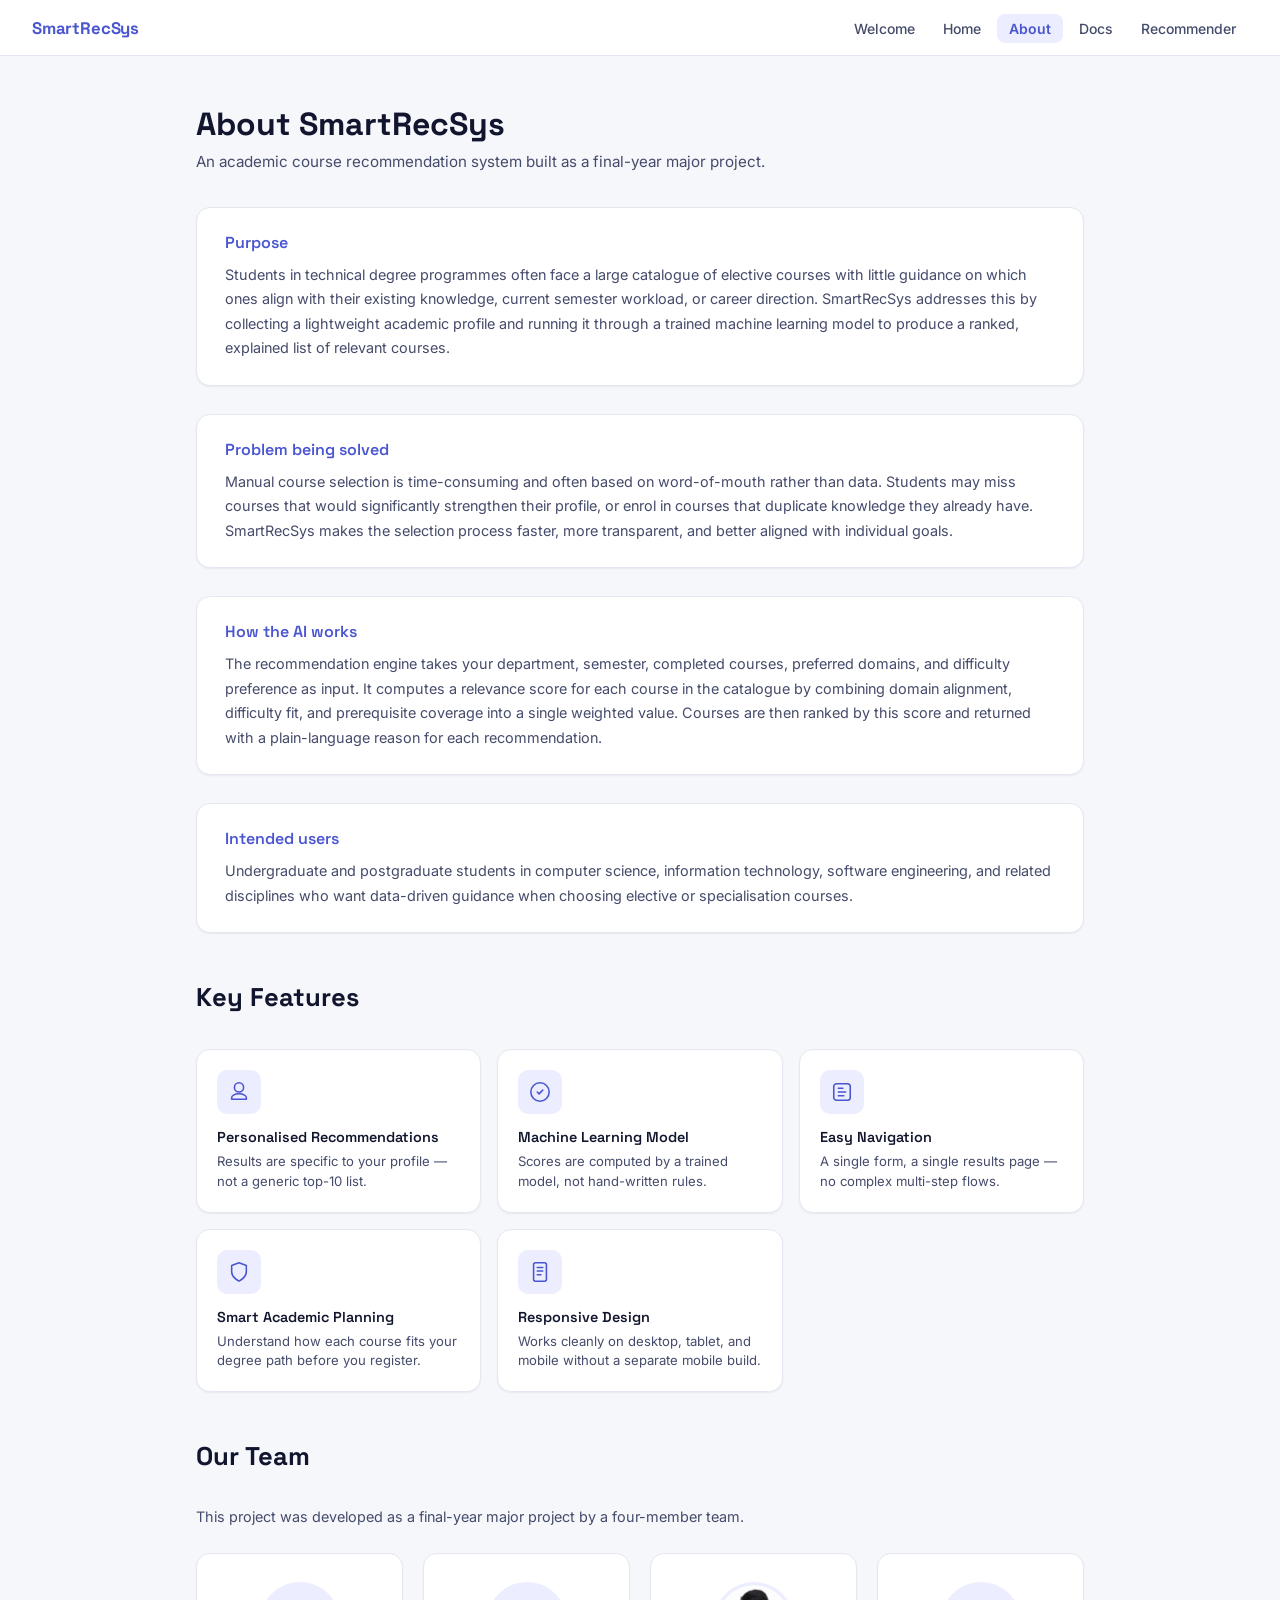
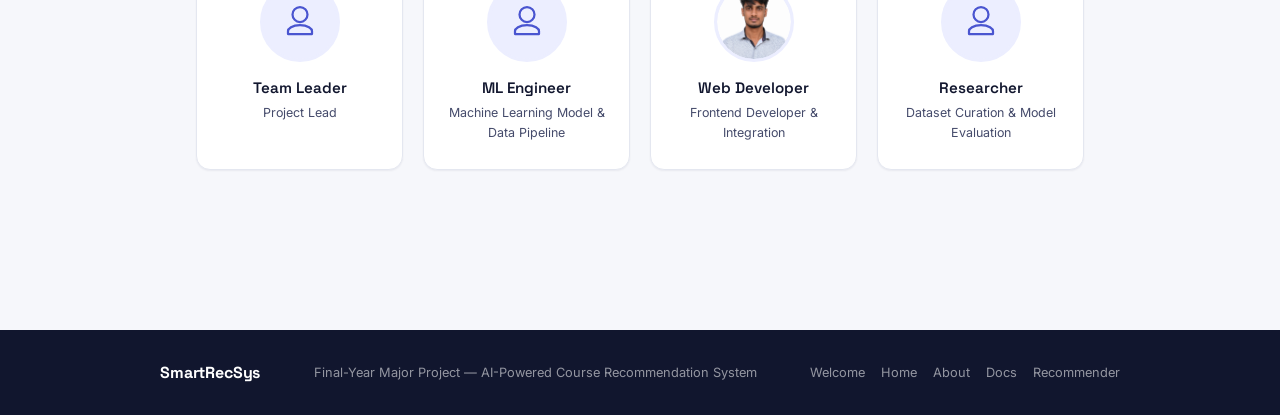
==== about.html @ 84e31f17 "Add files via upload default frontend without the ML model" ====
<!DOCTYPE html>
<html lang="en">
<head>
  <meta charset="UTF-8" />
  <meta name="viewport" content="width=device-width, initial-scale=1.0" />
  <title>SmartRecSys — About</title>
  <link rel="preconnect" href="https://fonts.googleapis.com" />
  <link rel="preconnect" href="https://fonts.gstatic.com" crossorigin />
  <link href="https://fonts.googleapis.com/css2?family=Inter:wght@400;500;600&family=JetBrains+Mono:wght@500&family=Space+Grotesk:wght@600;700&display=swap" rel="stylesheet" />
  <link rel="stylesheet" href="style.css" />
</head>
<body>

  <nav class="topnav">
    <a href="welcome.html" class="nav-logo">SmartRecSys</a>
    <ul class="nav-links">
      <li><a href="welcome.html"   class="nav-link" data-page="welcome">Welcome</a></li>
      <li><a href="home.html"      class="nav-link" data-page="home">Home</a></li>
      <li><a href="about.html"     class="nav-link" data-page="about">About</a></li>
      <li><a href="docs.html"      class="nav-link" data-page="docs">Docs</a></li>
      <li><a href="dashboard.html" class="nav-link" data-page="dashboard">Recommender</a></li>
    </ul>
  </nav>

  <div class="container">

    <!-- ── About the platform ── -->
    <section class="about-section">
      <div class="about-header">
        <h1>About SmartRecSys</h1>
        <p class="subtitle">An academic course recommendation system built as a final-year major project.</p>
      </div>

      <div class="about-body">
        <div class="about-block">
          <h2>Purpose</h2>
          <p>
            Students in technical degree programmes often face a large catalogue of elective courses
            with little guidance on which ones align with their existing knowledge, current semester
            workload, or career direction. SmartRecSys addresses this by collecting a lightweight
            academic profile and running it through a trained machine learning model to produce a
            ranked, explained list of relevant courses.
          </p>
        </div>

        <div class="about-block">
          <h2>Problem being solved</h2>
          <p>
            Manual course selection is time-consuming and often based on word-of-mouth rather than
            data. Students may miss courses that would significantly strengthen their profile, or
            enrol in courses that duplicate knowledge they already have. SmartRecSys makes the
            selection process faster, more transparent, and better aligned with individual goals.
          </p>
        </div>

        <div class="about-block">
          <h2>How the AI works</h2>
          <p>
            The recommendation engine takes your department, semester, completed courses, preferred
            domains, and difficulty preference as input. It computes a relevance score for each
            course in the catalogue by combining domain alignment, difficulty fit, and prerequisite
            coverage into a single weighted value. Courses are then ranked by this score and
            returned with a plain-language reason for each recommendation.
          </p>
        </div>

        <div class="about-block">
          <h2>Intended users</h2>
          <p>
            Undergraduate and postgraduate students in computer science, information technology,
            software engineering, and related disciplines who want data-driven guidance when
            choosing elective or specialisation courses.
          </p>
        </div>
      </div>
    </section>

    <!-- ── Key features ── -->
    <section class="about-features-section">
      <h2 class="section-title">Key Features</h2>
      <div class="about-feat-grid">

        <div class="about-feat-card">
          <div class="feat-icon">
            <svg width="22" height="22" viewBox="0 0 24 24" fill="none" aria-hidden="true">
              <path d="M12 2a5 5 0 1 1 0 10A5 5 0 0 1 12 2zm0 12c-5.33 0-8 2.67-8 4v2h16v-2c0-1.33-2.67-4-8-4z" stroke="var(--indigo)" stroke-width="1.7" stroke-linejoin="round"/>
            </svg>
          </div>
          <h3>Personalised Recommendations</h3>
          <p>Results are specific to your profile — not a generic top-10 list.</p>
        </div>

        <div class="about-feat-card">
          <div class="feat-icon">
            <svg width="22" height="22" viewBox="0 0 24 24" fill="none" aria-hidden="true">
              <circle cx="12" cy="12" r="10" stroke="var(--indigo)" stroke-width="1.7"/>
              <path d="M9 12l2 2 4-4" stroke="var(--indigo)" stroke-width="1.7" stroke-linecap="round" stroke-linejoin="round"/>
            </svg>
          </div>
          <h3>Machine Learning Model</h3>
          <p>Scores are computed by a trained model, not hand-written rules.</p>
        </div>

        <div class="about-feat-card">
          <div class="feat-icon">
            <svg width="22" height="22" viewBox="0 0 24 24" fill="none" aria-hidden="true">
              <rect x="3" y="3" width="18" height="18" rx="3" stroke="var(--indigo)" stroke-width="1.7"/>
              <path d="M8 12h8M8 8h5M8 16h6" stroke="var(--indigo)" stroke-width="1.7" stroke-linecap="round"/>
            </svg>
          </div>
          <h3>Easy Navigation</h3>
          <p>A single form, a single results page — no complex multi-step flows.</p>
        </div>

        <div class="about-feat-card">
          <div class="feat-icon">
            <svg width="22" height="22" viewBox="0 0 24 24" fill="none" aria-hidden="true">
              <path d="M12 22s8-4 8-10V5l-8-3-8 3v7c0 6 8 10 8 10z" stroke="var(--indigo)" stroke-width="1.7" stroke-linejoin="round"/>
            </svg>
          </div>
          <h3>Smart Academic Planning</h3>
          <p>Understand how each course fits your degree path before you register.</p>
        </div>

        <div class="about-feat-card">
          <div class="feat-icon">
            <svg width="22" height="22" viewBox="0 0 24 24" fill="none" aria-hidden="true">
              <rect x="5" y="2" width="14" height="20" rx="2" stroke="var(--indigo)" stroke-width="1.7"/>
              <path d="M9 7h6M9 11h6M9 15h4" stroke="var(--indigo)" stroke-width="1.7" stroke-linecap="round"/>
            </svg>
          </div>
          <h3>Responsive Design</h3>
          <p>Works cleanly on desktop, tablet, and mobile without a separate mobile build.</p>
        </div>

      </div>
    </section>

    <!-- ── Team ── -->
    <section class="team-section">
      <h2 class="section-title">Our Team</h2>
      <p class="team-intro">This project was developed as a final-year major project by a four-member team.</p>
      <div class="team-grid">

        <div class="team-card">
          <!-- To update: replace assets/team/member1.png with the actual photo -->
          <div class="team-avatar">
            <img src="assets/team/member1.png" alt="Team Leader"
                 onerror="this.style.display='none';this.nextElementSibling.style.display='flex'" />
            <span class="avatar-fallback" aria-hidden="true">
              <svg width="36" height="36" viewBox="0 0 24 24" fill="none"><path d="M12 2a5 5 0 1 1 0 10A5 5 0 0 1 12 2zm0 12c-5.33 0-8 2.67-8 4v2h16v-2c0-1.33-2.67-4-8-4z" stroke="var(--indigo)" stroke-width="1.5" stroke-linejoin="round"/></svg>
            </span>
          </div>
          <h3>Team Leader</h3>
          <span class="team-role">Project Lead </span>
        </div>

        <div class="team-card">
          <!-- To update: replace assets/team/member2.png with the actual photo -->
          <div class="team-avatar">
            <img src="assets/team/member2.png" alt="ML Engineer"
                 onerror="this.style.display='none';this.nextElementSibling.style.display='flex'" />
            <span class="avatar-fallback" aria-hidden="true">
              <svg width="36" height="36" viewBox="0 0 24 24" fill="none"><path d="M12 2a5 5 0 1 1 0 10A5 5 0 0 1 12 2zm0 12c-5.33 0-8 2.67-8 4v2h16v-2c0-1.33-2.67-4-8-4z" stroke="var(--indigo)" stroke-width="1.5" stroke-linejoin="round"/></svg>
            </span>
          </div>
          <h3>ML Engineer</h3>
          <span class="team-role">Machine Learning Model &amp; Data Pipeline</span>
        </div>

        <div class="team-card">
          <!-- To update: replace assets/team/member3.png with the actual photo -->
          <div class="team-avatar">
            <img src="assets/team/member3.png" alt="Web Developer"
                 onerror="this.style.display='none';this.nextElementSibling.style.display='flex'" />
            <span class="avatar-fallback" aria-hidden="true">
              <svg width="36" height="36" viewBox="0 0 24 24" fill="none"><path d="M12 2a5 5 0 1 1 0 10A5 5 0 0 1 12 2zm0 12c-5.33 0-8 2.67-8 4v2h16v-2c0-1.33-2.67-4-8-4z" stroke="var(--indigo)" stroke-width="1.5" stroke-linejoin="round"/></svg>
            </span>
          </div>
          <h3>Web Developer</h3>
          <span class="team-role">Frontend Developer &amp; Integration</span>
        </div>

        <div class="team-card">
          <!-- To update: replace assets/team/member4.png with the actual photo -->
          <div class="team-avatar">
            <img src="assets/team/member4.png" alt="Researcher"
                 onerror="this.style.display='none';this.nextElementSibling.style.display='flex'" />
            <span class="avatar-fallback" aria-hidden="true">
              <svg width="36" height="36" viewBox="0 0 24 24" fill="none"><path d="M12 2a5 5 0 1 1 0 10A5 5 0 0 1 12 2zm0 12c-5.33 0-8 2.67-8 4v2h16v-2c0-1.33-2.67-4-8-4z" stroke="var(--indigo)" stroke-width="1.5" stroke-linejoin="round"/></svg>
            </span>
          </div>
          <h3>Researcher</h3>
          <span class="team-role">Dataset Curation &amp; Model Evaluation</span>
        </div>

      </div>
    </section>

  </div>

  <footer class="site-footer">
    <div class="footer-inner">
      <span class="footer-logo">SmartRecSys</span>
      <span class="footer-copy">Final-Year Major Project &mdash; AI-Powered Course Recommendation System</span>
      <nav class="footer-nav" aria-label="Footer navigation">
        <a href="welcome.html">Welcome</a>
        <a href="home.html">Home</a>
        <a href="about.html">About</a>
        <a href="docs.html">Docs</a>
        <a href="dashboard.html">Recommender</a>
      </nav>
    </div>
  </footer>

  <script src="nav.js"></script>
</body>
</html>
---- style.css ----
/* ── Design tokens ─────────────────────────────────────────────────────────── */
:root {
  --bg:           #F6F7FB;
  --surface:      #FFFFFF;
  --ink:          #11162E;
  --ink-2:        #454B6B;
  --indigo:       #4A55D0;
  --indigo-hover: #363F9E;
  --indigo-soft:  #ECEEFF;
  --border:       #E4E7F0;
  --shadow-card:  0 1px 2px rgba(17,22,46,0.06);
  --shadow-hover: 0 6px 20px rgba(17,22,46,0.12);

  /* difficulty */
  --teal:         #14B8A6;
  --teal-soft:    #E3FAF7;
  --amber:        #F5A623;
  --amber-soft:   #FFF4E0;
  --coral:        #EF5B5B;
  --coral-soft:   #FDE9E9;

  /* typography */
  --font-head: 'Space Grotesk', sans-serif;
  --font-body: 'Inter', sans-serif;
  --font-mono: 'JetBrains Mono', monospace;
}

/* ── Reset ─────────────────────────────────────────────────────────────────── */
*, *::before, *::after { box-sizing: border-box; margin: 0; padding: 0; }

body {
  font-family: var(--font-body);
  background: var(--bg);
  color: var(--ink);
  /* Sticky-footer layout: column flex so footer is pushed to bottom */
  min-height: 100vh;
  display: flex;
  flex-direction: column;
  align-items: stretch;
  padding: 0;
  padding-top: 56px; /* nav height */
}

/* Main content wrapper — grows to fill space above footer */
.container {
  width: 100%;
  max-width: 920px;
  margin: 0 auto;
  padding: 48px 16px;
  flex: 1; /* pushes footer to bottom */
}

/* ── Typography ────────────────────────────────────────────────────────────── */
h1, h2 { font-family: var(--font-head); }
h1 { font-size: 2rem; font-weight: 700; margin-bottom: 8px; color: var(--ink); }
h2 { font-size: 1.15rem; font-weight: 600; color: var(--ink); }
.subtitle { font-size: 0.95rem; color: var(--ink-2); margin-bottom: 36px; }

/* ── Login form ────────────────────────────────────────────────────────────── */
form {
  display: flex;
  flex-direction: column;
  gap: 14px;
  max-width: 400px;
}

form label {
  font-size: 0.875rem;
  font-weight: 600;
  color: var(--ink-2);
}

input[type="text"] {
  font-family: var(--font-body);
  padding: 11px 14px;
  border: 1px solid var(--border);
  border-radius: 10px;
  font-size: 1rem;
  background: var(--surface);
  color: var(--ink);
  width: 100%;
  transition: border-color 0.15s, box-shadow 0.15s;
}
input[type="text"]:focus {
  outline: none;
  border-color: var(--indigo);
  box-shadow: 0 0 0 3px rgba(74,85,208,0.18);
}

/* ── Buttons ───────────────────────────────────────────────────────────────── */
button {
  font-family: var(--font-body);
  padding: 11px 26px;
  background: var(--indigo);
  color: #fff;
  border: none;
  border-radius: 10px;
  font-size: 0.95rem;
  font-weight: 600;
  cursor: pointer;
  align-self: flex-start;
  transition: background 0.18s, transform 0.1s, box-shadow 0.18s;
}
button:hover  { background: var(--indigo-hover); }
button:active { transform: scale(0.98); }
button:focus-visible {
  outline: none;
  box-shadow: 0 0 0 3px rgba(74,85,208,0.35);
}

/* ── Dashboard header ──────────────────────────────────────────────────────── */
.header-row {
  display: flex;
  align-items: center;
  justify-content: space-between;
  margin-bottom: 28px;
}
.logout {
  font-size: 0.875rem;
  font-weight: 500;
  color: var(--indigo);
  text-decoration: none;
  padding: 6px 14px;
  border: 1px solid var(--border);
  border-radius: 8px;
  transition: background 0.15s;
}
.logout:hover { background: var(--indigo-soft); }
.logout:focus-visible {
  outline: none;
  box-shadow: 0 0 0 3px rgba(74,85,208,0.25);
}

/* ── Preferences panel ─────────────────────────────────────────────────────── */
.preferences {
  background: var(--surface);
  border: 1px solid var(--border);
  border-radius: 14px;
  padding: 26px;
  margin-bottom: 32px;
  box-shadow: var(--shadow-card);
}
.preferences h2 { margin-bottom: 22px; }

.pref-group {
  margin-bottom: 22px;
  display: flex;
  flex-direction: column;
  gap: 10px;
}
.pref-group > label {
  font-size: 0.8rem;
  font-weight: 600;
  text-transform: uppercase;
  letter-spacing: 0.06em;
  color: var(--ink-2);
}

/* ── Chip toggles ──────────────────────────────────────────────────────────── */
.checkboxes { display: flex; flex-wrap: wrap; gap: 8px; }

.chip { cursor: pointer; }
.chip input[type="checkbox"] {
  position: absolute;
  opacity: 0;
  width: 0;
  height: 0;
  pointer-events: none;
}
.chip span {
  display: inline-block;
  padding: 6px 14px;
  border-radius: 999px;
  font-size: 0.85rem;
  font-weight: 500;
  border: 1.5px solid var(--border);
  color: var(--ink-2);
  background: var(--surface);
  transition: background 0.15s, border-color 0.15s, color 0.15s;
  user-select: none;
}
.chip:hover span {
  border-color: var(--indigo);
  color: var(--indigo);
  background: var(--indigo-soft);
}
.chip input:checked + span {
  background: var(--indigo);
  border-color: var(--indigo);
  color: #fff;
}
.chip input:focus-visible + span {
  box-shadow: 0 0 0 3px rgba(74,85,208,0.3);
}

/* ── Select dropdowns ──────────────────────────────────────────────────────── */
select {
  font-family: var(--font-body);
  padding: 10px 14px;
  border: 1px solid var(--border);
  border-radius: 10px;
  font-size: 0.9rem;
  background: var(--surface);
  color: var(--ink);
  cursor: pointer;
  transition: border-color 0.15s, box-shadow 0.15s;
}
select:focus {
  outline: none;
  border-color: var(--indigo);
  box-shadow: 0 0 0 3px rgba(74,85,208,0.18);
}

#recommendBtn { margin-top: 6px; }

.error {
  font-size: 0.85rem;
  color: var(--coral);
  margin-top: 8px;
}

/* ── Results section ───────────────────────────────────────────────────────── */
#resultsSection h2 { margin-bottom: 16px; }

.filter-row {
  display: flex;
  gap: 12px;
  margin-bottom: 22px;
  flex-wrap: wrap;
}
.filter-row select { max-width: 200px; }

#results {
  display: grid;
  grid-template-columns: repeat(auto-fill, minmax(268px, 1fr));
  gap: 18px;
}

/* ── Course card ───────────────────────────────────────────────────────────── */
.card {
  background: var(--surface);
  border: 1px solid var(--border);
  border-radius: 14px;
  padding: 22px;
  box-shadow: var(--shadow-card);
  display: flex;
  flex-direction: column;
  gap: 14px;
  transition: transform 0.18s, box-shadow 0.18s;
  animation: cardIn 0.35s ease both;
}
.card:hover {
  transform: translateY(-3px);
  box-shadow: var(--shadow-hover);
}

@keyframes cardIn {
  from { opacity: 0; transform: translateY(12px); }
  to   { opacity: 1; transform: translateY(0); }
}

.card-title {
  font-family: var(--font-head);
  font-size: 1rem;
  font-weight: 600;
  color: var(--ink);
  line-height: 1.35;
}

/* ── Tags ──────────────────────────────────────────────────────────────────── */
.tags { display: flex; gap: 7px; flex-wrap: wrap; }

.tag {
  font-size: 0.72rem;
  font-weight: 600;
  padding: 3px 10px;
  border-radius: 999px;
  background: var(--indigo-soft);
  color: var(--indigo);
}
.tag.Beginner     { background: var(--teal-soft);  color: var(--teal);  }
.tag.Intermediate { background: var(--amber-soft); color: var(--amber); }
.tag.Advanced     { background: var(--coral-soft); color: var(--coral); }

/* ── Match ring ────────────────────────────────────────────────────────────── */
.match-ring {
  --pct: 0;
  width: 54px;
  height: 54px;
  border-radius: 50%;
  background: conic-gradient(var(--indigo) calc(var(--pct) * 1%), var(--border) 0);
  display: flex;
  align-items: center;
  justify-content: center;
  flex-shrink: 0;
  animation: ringFill 0.7s ease forwards;
}
.match-ring-inner {
  width: 42px;
  height: 42px;
  border-radius: 50%;
  background: var(--surface);
  display: flex;
  align-items: center;
  justify-content: center;
  font-family: var(--font-mono);
  font-size: 13px;
  font-weight: 500;
  color: var(--ink);
}

@keyframes ringFill {
  from { --pct: 0; }
}

/* card footer: ring left, label right */
.card-footer {
  display: flex;
  align-items: center;
  gap: 12px;
  margin-top: auto;
}
.match-label {
  font-size: 0.78rem;
  color: var(--ink-2);
  line-height: 1.4;
}
.match-label strong {
  display: block;
  font-family: var(--font-mono);
  font-size: 0.85rem;
  color: var(--ink);
}

/* ── Spinner ───────────────────────────────────────────────────────────────── */
.spinner {
  width: 36px;
  height: 36px;
  border: 3px solid var(--border);
  border-top-color: var(--indigo);
  border-radius: 50%;
  animation: spin 0.7s linear infinite;
  margin: 28px auto;
}
@keyframes spin { to { transform: rotate(360deg); } }

/* ── Empty state ───────────────────────────────────────────────────────────── */
.empty {
  font-size: 0.95rem;
  color: var(--ink-2);
  text-align: center;
  padding: 40px 0;
}

/* ── Utility ───────────────────────────────────────────────────────────────── */
.hidden { display: none !important; }

/* ── Responsive ────────────────────────────────────────────────────────────── */
@media (max-width: 600px) {
  h1 { font-size: 1.6rem; }
  .filter-row select { max-width: 100%; flex: 1; }
  .preferences { padding: 18px; }
}

/* ── Reduced motion ────────────────────────────────────────────────────────── */
@media (prefers-reduced-motion: reduce) {
  *, *::before, *::after {
    animation: none !important;
    transition: none !important;
  }
}

/* ── Top navigation ────────────────────────────────────────────────────────── */
.topnav {
  position: fixed;
  top: 0;
  left: 0;
  right: 0;
  height: 56px;
  background: var(--surface);
  border-bottom: 1px solid var(--border);
  display: flex;
  align-items: center;
  justify-content: space-between;
  padding: 0 32px;
  z-index: 100;
}

.nav-logo {
  font-family: var(--font-head);
  font-size: 1.05rem;
  font-weight: 700;
  color: var(--indigo);
  text-decoration: none;
  letter-spacing: -0.01em;
}
.nav-logo:focus-visible {
  outline: none;
  box-shadow: 0 0 0 3px rgba(74,85,208,0.3);
  border-radius: 4px;
}

.nav-links {
  list-style: none;
  display: flex;
  gap: 4px;
}

.nav-link {
  font-size: 0.875rem;
  font-weight: 500;
  color: var(--ink-2);
  text-decoration: none;
  padding: 6px 12px;
  border-radius: 8px;
  transition: background 0.15s, color 0.15s;
}
.nav-link:hover {
  background: var(--indigo-soft);
  color: var(--indigo);
}
.nav-link:focus-visible {
  outline: none;
  box-shadow: 0 0 0 3px rgba(74,85,208,0.3);
}

/* ── Feature strip ─────────────────────────────────────────────────────────── */
.feature-strip {
  display: grid;
  grid-template-columns: repeat(3, 1fr);
  gap: 16px;
  margin-bottom: 28px;
}

.feature-item {
  background: var(--surface);
  border: 1px solid var(--border);
  border-radius: 14px;
  padding: 20px;
  display: flex;
  gap: 14px;
  align-items: flex-start;
  box-shadow: var(--shadow-card);
}

.feature-item svg { flex-shrink: 0; margin-top: 2px; }

.feature-item strong {
  font-family: var(--font-head);
  font-size: 0.9rem;
  font-weight: 600;
  color: var(--ink);
  display: block;
  margin-bottom: 4px;
}

.feature-item p {
  font-size: 0.82rem;
  color: var(--ink-2);
  line-height: 1.5;
}

/* ── Featured row (horizontal scroll) ─────────────────────────────────────── */
.featured-row {
  display: flex;
  gap: 16px;
  overflow-x: auto;
  padding-bottom: 8px;
  margin-bottom: 24px;
  scroll-snap-type: x mandatory;
  -webkit-overflow-scrolling: touch;
}

/* hide scrollbar visually but keep it functional */
.featured-row::-webkit-scrollbar { height: 4px; }
.featured-row::-webkit-scrollbar-track { background: transparent; }
.featured-row::-webkit-scrollbar-thumb { background: var(--border); border-radius: 4px; }

.featured-row .card {
  min-width: 260px;
  flex-shrink: 0;
  scroll-snap-align: start;
  position: relative;
}

.badge-top {
  position: absolute;
  top: 14px;
  right: 14px;
  font-size: 0.68rem;
  font-weight: 700;
  text-transform: uppercase;
  letter-spacing: 0.05em;
  background: var(--indigo);
  color: #fff;
  padding: 3px 9px;
  border-radius: 999px;
}

/* ── Breadcrumb ────────────────────────────────────────────────────────────── */
.breadcrumb {
  font-size: 0.78rem;
  color: var(--ink-2);
  margin-bottom: 10px;
  letter-spacing: 0.01em;
}

/* ── Score callout ─────────────────────────────────────────────────────────── */
.score-callout {
  margin-top: 32px;
  background: var(--indigo-soft);
  border-left: 4px solid var(--indigo);
  border-radius: 10px;
  padding: 20px 24px;
}

.score-callout h3 {
  font-family: var(--font-head);
  font-size: 0.95rem;
  font-weight: 600;
  color: var(--ink);
  margin-bottom: 10px;
}

.score-callout p {
  font-size: 0.875rem;
  color: var(--ink-2);
  line-height: 1.6;
  margin-bottom: 14px;
}

.score-callout ul {
  list-style: none;
  display: flex;
  flex-direction: column;
  gap: 6px;
}

.score-callout li {
  font-size: 0.85rem;
  color: var(--ink-2);
}

.callout-title {
  font-weight: 600;
  color: var(--ink);
}

.callout-score {
  font-family: var(--font-mono);
  font-size: 0.82rem;
  color: var(--indigo);
  background: rgba(74,85,208,0.1);
  padding: 1px 7px;
  border-radius: 4px;
}

/* ── Responsive additions ──────────────────────────────────────────────────── */
@media (max-width: 700px) {
  .topnav { padding: 0 16px; }
  .nav-links { gap: 0; }
  .nav-link { padding: 6px 8px; font-size: 0.8rem; }
  .feature-strip { grid-template-columns: 1fr; }
  .score-callout { padding: 16px; }
}

/* ── Nav active link ───────────────────────────────────────────────────────── */
.nav-link.nav-active {
  background: var(--indigo-soft);
  color: var(--indigo);
  font-weight: 600;
}

/* ── Welcome page ──────────────────────────────────────────────────────────── */
body.page-welcome {
  display: block;
  padding-top: 56px; /* nav only, no extra container padding */
}

/* Hero */
.hero {
  display: flex;
  align-items: center;
  justify-content: space-between;
  gap: 40px;
  max-width: 960px;
  margin: 0 auto;
  padding: 72px 24px 64px;
}
.hero-inner { flex: 1; }
.hero-eyebrow {
  display: inline-block;
  font-size: 0.78rem;
  font-weight: 600;
  text-transform: uppercase;
  letter-spacing: 0.08em;
  color: var(--indigo);
  background: var(--indigo-soft);
  padding: 4px 12px;
  border-radius: 999px;
  margin-bottom: 20px;
}
.hero-title {
  font-family: var(--font-head);
  font-size: 2.8rem;
  font-weight: 700;
  line-height: 1.15;
  color: var(--ink);
  margin-bottom: 20px;
}
.hero-title em { font-style: normal; color: var(--indigo); }
.hero-sub {
  font-size: 1rem;
  color: var(--ink-2);
  line-height: 1.7;
  max-width: 480px;
  margin-bottom: 32px;
}
.btn-hero {
  display: inline-block;
  background: var(--indigo);
  color: #fff;
  font-family: var(--font-body);
  font-size: 1rem;
  font-weight: 600;
  padding: 13px 30px;
  border-radius: 10px;
  text-decoration: none;
  transition: background 0.18s, transform 0.1s;
}
.btn-hero:hover  { background: var(--indigo-hover); }
.btn-hero:active { transform: scale(0.98); }
.btn-hero:focus-visible { outline: none; box-shadow: 0 0 0 3px rgba(74,85,208,0.35); }

/* Decorative rings */
.hero-visual {
  position: relative;
  width: 260px;
  height: 260px;
  flex-shrink: 0;
}
.deco-ring {
  position: absolute;
  border-radius: 50%;
  border: 2px solid var(--indigo-soft);
}
.r1 { width: 260px; height: 260px; top: 0; left: 0; border-color: var(--indigo-soft); }
.r2 { width: 180px; height: 180px; top: 40px; left: 40px; border-color: rgba(74,85,208,0.15); background: var(--indigo-soft); }
.r3 { width: 90px;  height: 90px;  top: 85px; left: 85px; background: var(--indigo); border: none; border-radius: 50%; }

/* Sections */
.section-features,
.section-why,
.section-cta {
  padding: 64px 24px;
}
.section-features { background: var(--surface); }
.section-why      { background: var(--bg); }
.section-cta      { background: var(--indigo); text-align: center; }

.section-inner { max-width: 960px; margin: 0 auto; }
.section-title {
  font-family: var(--font-head);
  font-size: 1.6rem;
  font-weight: 700;
  color: var(--ink);
  margin-bottom: 36px;
}

/* Feature grid */
.feat-grid {
  display: grid;
  grid-template-columns: repeat(3, 1fr);
  gap: 20px;
}
.feat-card {
  background: var(--bg);
  border: 1px solid var(--border);
  border-radius: 14px;
  padding: 24px;
  box-shadow: var(--shadow-card);
  transition: transform 0.18s, box-shadow 0.18s;
}
.feat-card:hover { transform: translateY(-3px); box-shadow: var(--shadow-hover); }
.feat-icon {
  width: 44px; height: 44px;
  background: var(--indigo-soft);
  border-radius: 10px;
  display: flex; align-items: center; justify-content: center;
  margin-bottom: 14px;
}
.feat-card h3 {
  font-family: var(--font-head);
  font-size: 0.95rem;
  font-weight: 600;
  color: var(--ink);
  margin-bottom: 8px;
}
.feat-card p { font-size: 0.85rem; color: var(--ink-2); line-height: 1.55; }

/* Why section */
.why-inner { display: flex; gap: 60px; align-items: flex-start; }
.why-text  { flex: 1; }
.why-list  { list-style: none; display: flex; flex-direction: column; gap: 16px; margin-top: 4px; }
.why-list li { display: flex; gap: 10px; align-items: flex-start; font-size: 0.9rem; color: var(--ink-2); line-height: 1.5; }
.why-list li svg { flex-shrink: 0; margin-top: 2px; }
.why-list strong { color: var(--ink); }
.why-stats { display: flex; flex-direction: column; gap: 16px; }
.stat-card {
  background: var(--surface);
  border: 1px solid var(--border);
  border-radius: 14px;
  padding: 20px 28px;
  text-align: center;
  box-shadow: var(--shadow-card);
  min-width: 140px;
}
.stat-num  { display: block; font-family: var(--font-mono); font-size: 1.8rem; font-weight: 500; color: var(--indigo); }
.stat-label{ display: block; font-size: 0.78rem; color: var(--ink-2); margin-top: 4px; }

/* CTA section */
.cta-inner h2 { font-family: var(--font-head); font-size: 1.8rem; color: #fff; margin-bottom: 12px; }
.cta-inner p  { color: rgba(255,255,255,0.8); margin-bottom: 28px; font-size: 1rem; }
.cta-inner .btn-hero { background: #fff; color: var(--indigo); }
.cta-inner .btn-hero:hover { background: var(--indigo-soft); }

/* ── Home form page ─────────────────────────────────────────────────────────── */
.form-page-header { margin-bottom: 32px; }

.profile-form {
  display: flex;
  flex-direction: column;
  gap: 28px;
  max-width: 760px;
}

.form-section {
  background: var(--surface);
  border: 1px solid var(--border);
  border-radius: 14px;
  padding: 28px;
  box-shadow: var(--shadow-card);
}
.form-section legend {
  font-family: var(--font-head);
  font-size: 1rem;
  font-weight: 600;
  color: var(--ink);
  padding: 0 8px;
  margin-bottom: 4px;
}

.form-grid {
  display: grid;
  grid-template-columns: 1fr 1fr;
  gap: 18px;
}

.field {
  display: flex;
  flex-direction: column;
  gap: 6px;
}
.field label {
  font-size: 0.85rem;
  font-weight: 600;
  color: var(--ink-2);
}
.req   { color: var(--coral); }
.optional { font-weight: 400; color: var(--ink-2); font-size: 0.8rem; }

input[type="number"],
textarea {
  font-family: var(--font-body);
  padding: 10px 14px;
  border: 1px solid var(--border);
  border-radius: 10px;
  font-size: 0.95rem;
  background: var(--surface);
  color: var(--ink);
  width: 100%;
  transition: border-color 0.15s, box-shadow 0.15s;
  resize: vertical;
}
input[type="number"]:focus,
textarea:focus {
  outline: none;
  border-color: var(--indigo);
  box-shadow: 0 0 0 3px rgba(74,85,208,0.18);
}

.field-error {
  display: none;
  font-size: 0.8rem;
  color: var(--coral);
}
.field-hint {
  font-size: 0.78rem;
  color: var(--ink-2);
}

/* Radio chips (difficulty level selector) */
.radio-group { display: flex; gap: 12px; flex-wrap: wrap; }
.radio-chip  { cursor: pointer; }
.radio-chip input[type="radio"] {
  position: absolute; opacity: 0; width: 0; height: 0; pointer-events: none;
}
.radio-chip span {
  display: flex;
  flex-direction: column;
  padding: 12px 18px;
  border: 1.5px solid var(--border);
  border-radius: 12px;
  background: var(--surface);
  transition: border-color 0.15s, background 0.15s;
  min-width: 140px;
}
.radio-chip span strong { font-size: 0.9rem; color: var(--ink); }
.radio-chip span small  { font-size: 0.78rem; color: var(--ink-2); margin-top: 3px; }
.radio-chip:hover span  { border-color: var(--indigo); background: var(--indigo-soft); }
.radio-chip input:checked + span {
  border-color: var(--indigo);
  background: var(--indigo-soft);
  box-shadow: 0 0 0 2px var(--indigo);
}
.radio-chip input:focus-visible + span { box-shadow: 0 0 0 3px rgba(74,85,208,0.3); }

.form-actions {
  display: flex;
  gap: 12px;
  align-items: center;
}
.btn-secondary {
  background: var(--surface);
  color: var(--ink-2);
  border: 1px solid var(--border);
}
.btn-secondary:hover { background: var(--bg); color: var(--ink); }

/* ── Dashboard profile chips ────────────────────────────────────────────────── */
.profile-chips {
  display: flex;
  flex-wrap: wrap;
  gap: 6px;
  margin-top: 8px;
}
.profile-chip {
  font-size: 0.75rem;
  font-weight: 500;
  padding: 3px 10px;
  border-radius: 999px;
  background: var(--indigo-soft);
  color: var(--indigo);
  border: 1px solid rgba(74,85,208,0.2);
}

/* ── Rich card elements ─────────────────────────────────────────────────────── */
.card-desc {
  font-size: 0.83rem;
  color: var(--ink-2);
  line-height: 1.55;
}
.card-skills {
  display: flex;
  flex-wrap: wrap;
  gap: 6px;
}
.skill-pill {
  font-size: 0.72rem;
  font-weight: 500;
  padding: 3px 9px;
  border-radius: 999px;
  background: var(--bg);
  color: var(--ink-2);
  border: 1px solid var(--border);
}
.card-reason {
  font-size: 0.82rem;
  color: var(--ink-2);
  line-height: 1.5;
  background: var(--indigo-soft);
  border-left: 3px solid var(--indigo);
  border-radius: 0 8px 8px 0;
  padding: 8px 12px;
}
.reason-label {
  display: block;
  font-size: 0.72rem;
  font-weight: 700;
  text-transform: uppercase;
  letter-spacing: 0.06em;
  color: var(--indigo);
  margin-bottom: 4px;
}
.tag-duration {
  background: #F0FDF4;
  color: #166534;
}

/* ── About page ─────────────────────────────────────────────────────────────── */
.about-section { margin-bottom: 48px; }
.about-header  { margin-bottom: 32px; }
.about-body    { display: flex; flex-direction: column; gap: 28px; }
.about-block {
  background: var(--surface);
  border: 1px solid var(--border);
  border-radius: 14px;
  padding: 24px 28px;
  box-shadow: var(--shadow-card);
}
.about-block h2 {
  font-family: var(--font-head);
  font-size: 1rem;
  font-weight: 600;
  color: var(--indigo);
  margin-bottom: 10px;
}
.about-block p { font-size: 0.9rem; color: var(--ink-2); line-height: 1.7; }

.about-features-section { margin-bottom: 48px; }
.about-feat-grid {
  display: grid;
  grid-template-columns: repeat(auto-fill, minmax(240px, 1fr));
  gap: 16px;
}
.about-feat-card {
  background: var(--surface);
  border: 1px solid var(--border);
  border-radius: 14px;
  padding: 20px;
  box-shadow: var(--shadow-card);
}
.about-feat-card h3 {
  font-family: var(--font-head);
  font-size: 0.9rem;
  font-weight: 600;
  color: var(--ink);
  margin: 10px 0 6px;
}
.about-feat-card p { font-size: 0.82rem; color: var(--ink-2); line-height: 1.5; }

/* Team */
.team-section  { margin-bottom: 48px; }
.team-intro    { font-size: 0.9rem; color: var(--ink-2); margin-bottom: 28px; }
.team-grid {
  display: grid;
  grid-template-columns: repeat(auto-fill, minmax(180px, 1fr));
  gap: 20px;
}
.team-card {
  background: var(--surface);
  border: 1px solid var(--border);
  border-radius: 14px;
  padding: 28px 20px;
  text-align: center;
  box-shadow: var(--shadow-card);
  transition: transform 0.18s, box-shadow 0.18s;
}
.team-card:hover { transform: translateY(-3px); box-shadow: var(--shadow-hover); }
.team-avatar {
  width: 80px; height: 80px;
  border-radius: 50%;
  background: var(--indigo-soft);
  display: flex; align-items: center; justify-content: center;
  margin: 0 auto 16px;
  /* Replace background with: background: url('/assets/team/memberN.jpg') center/cover */
}
.team-card h3 {
  font-family: var(--font-head);
  font-size: 0.95rem;
  font-weight: 600;
  color: var(--ink);
  margin-bottom: 4px;
}
.team-role { font-size: 0.78rem; color: var(--ink-2); }

/* ── Documentation page ─────────────────────────────────────────────────────── */
.docs-layout {
  display: flex;
  max-width: 1100px;
  margin: 0 auto;
  padding: 40px 24px;
  gap: 40px;
  align-items: flex-start;
}

.docs-sidebar {
  width: 200px;
  flex-shrink: 0;
  position: sticky;
  top: 72px; /* nav height + gap */
}
.docs-toc {
  list-style: none;
  display: flex;
  flex-direction: column;
  gap: 2px;
}
.docs-toc a {
  display: block;
  font-size: 0.83rem;
  color: var(--ink-2);
  text-decoration: none;
  padding: 6px 10px;
  border-radius: 7px;
  transition: background 0.15s, color 0.15s;
}
.docs-toc a:hover,
.docs-toc a.toc-active {
  background: var(--indigo-soft);
  color: var(--indigo);
  font-weight: 600;
}
.docs-toc a:focus-visible { outline: none; box-shadow: 0 0 0 3px rgba(74,85,208,0.3); }

.docs-main { flex: 1; min-width: 0; }
.docs-hero { margin-bottom: 40px; }

.docs-section {
  margin-bottom: 48px;
  scroll-margin-top: 72px;
}
.docs-section h2 {
  font-family: var(--font-head);
  font-size: 1.25rem;
  font-weight: 700;
  color: var(--ink);
  margin-bottom: 16px;
  padding-bottom: 10px;
  border-bottom: 1px solid var(--border);
}
.docs-section h3 {
  font-family: var(--font-head);
  font-size: 1rem;
  font-weight: 600;
  color: var(--ink);
  margin: 20px 0 10px;
}
.docs-section p {
  font-size: 0.9rem;
  color: var(--ink-2);
  line-height: 1.7;
  margin-bottom: 12px;
}
.docs-list {
  padding-left: 20px;
  display: flex;
  flex-direction: column;
  gap: 8px;
}
.docs-list li { font-size: 0.9rem; color: var(--ink-2); line-height: 1.6; }
.docs-list-ol { list-style: decimal; }
.docs-ref-list { list-style: disc; }

.docs-table {
  width: 100%;
  border-collapse: collapse;
  font-size: 0.875rem;
  margin-top: 4px;
}
.docs-table th {
  background: var(--indigo-soft);
  color: var(--indigo);
  font-weight: 600;
  text-align: left;
  padding: 10px 14px;
  border: 1px solid var(--border);
}
.docs-table td {
  padding: 9px 14px;
  border: 1px solid var(--border);
  color: var(--ink-2);
  vertical-align: top;
}
.docs-table tr:nth-child(even) td { background: var(--bg); }

.code-block {
  background: #1e1e2e;
  color: #cdd6f4;
  font-family: var(--font-mono);
  font-size: 0.82rem;
  line-height: 1.6;
  padding: 18px 20px;
  border-radius: 10px;
  overflow-x: auto;
  margin: 12px 0;
}
code {
  font-family: var(--font-mono);
  font-size: 0.85em;
  background: var(--indigo-soft);
  color: var(--indigo);
  padding: 2px 6px;
  border-radius: 4px;
}
.code-block code { background: none; color: inherit; padding: 0; }

.docs-feature-list { display: flex; flex-direction: column; gap: 12px; }
.docs-feat-item {
  background: var(--surface);
  border: 1px solid var(--border);
  border-radius: 10px;
  padding: 14px 18px;
}
.docs-feat-label {
  display: inline-block;
  font-weight: 600;
  font-size: 0.875rem;
  color: var(--indigo);
  margin-bottom: 4px;
}
.docs-feat-item p { font-size: 0.85rem; color: var(--ink-2); margin: 0; }

/* Architecture diagram */
.arch-diagram {
  display: flex;
  align-items: center;
  gap: 12px;
  flex-wrap: wrap;
  margin: 16px 0;
}
.arch-box {
  background: var(--indigo-soft);
  border: 1px solid rgba(74,85,208,0.25);
  border-radius: 10px;
  padding: 12px 18px;
  font-size: 0.85rem;
  font-weight: 600;
  color: var(--indigo);
  text-align: center;
  line-height: 1.4;
}
.arch-box small { display: block; font-weight: 400; color: var(--ink-2); font-size: 0.75rem; margin-top: 3px; }
.arch-arrow { font-size: 0.82rem; color: var(--ink-2); white-space: nowrap; }

/* ── Responsive additions ────────────────────────────────────────────────────── */
@media (max-width: 860px) {
  .hero { flex-direction: column; padding: 48px 20px 40px; }
  .hero-visual { display: none; }
  .hero-title { font-size: 2rem; }
  .feat-grid { grid-template-columns: 1fr 1fr; }
  .why-inner { flex-direction: column; gap: 32px; }
  .why-stats { flex-direction: row; flex-wrap: wrap; }
  .docs-layout { flex-direction: column; }
  .docs-sidebar { width: 100%; position: static; }
  .docs-toc { flex-direction: row; flex-wrap: wrap; gap: 4px; }
}
@media (max-width: 600px) {
  .feat-grid { grid-template-columns: 1fr; }
  .form-grid { grid-template-columns: 1fr; }
  .radio-group { flex-direction: column; }
  .radio-chip span { min-width: unset; }
  .team-grid { grid-template-columns: 1fr 1fr; }
  .hero-title { font-size: 1.7rem; }
}

/* ── Site footer ────────────────────────────────────────────────────────────── */
.site-footer {
  background: var(--ink);
  color: rgba(255,255,255,0.55);
  padding: 32px 24px;
  margin-top: 64px;
}
.footer-inner {
  max-width: 960px;
  margin: 0 auto;
  display: flex;
  align-items: center;
  justify-content: space-between;
  flex-wrap: wrap;
  gap: 16px;
}
.footer-logo {
  font-family: var(--font-head);
  font-size: 1rem;
  font-weight: 700;
  color: #fff;
  letter-spacing: -0.01em;
}
.footer-copy {
  font-size: 0.8rem;
  flex: 1;
  text-align: center;
}
.footer-nav {
  display: flex;
  gap: 16px;
  flex-wrap: wrap;
}
.footer-nav a {
  font-size: 0.8rem;
  color: rgba(255,255,255,0.55);
  text-decoration: none;
  transition: color 0.15s;
}
.footer-nav a:hover { color: #fff; }
.footer-nav a:focus-visible {
  outline: none;
  box-shadow: 0 0 0 2px rgba(255,255,255,0.5);
  border-radius: 3px;
}

/* docs-layout needs its own footer margin reset */
.docs-layout + .site-footer { margin-top: 0; }

/* welcome page: footer sits flush after last section */
body.page-welcome .site-footer { margin-top: 0; }

/* ── Team avatar — image handling ───────────────────────────────────────────── */
/* The avatar container is a fixed circle; the <img> fills it, the fallback SVG
   is hidden by default and shown via the onerror handler in HTML. */
.team-avatar {
  overflow: hidden;
  border: 3px solid var(--indigo-soft);
  transition: border-color 0.18s, box-shadow 0.18s;
}
.team-card:hover .team-avatar {
  border-color: var(--indigo);
  box-shadow: 0 0 0 4px rgba(74,85,208,0.15);
}
.team-avatar img {
  width: 100%;
  height: 100%;
  object-fit: cover;       /* crop to circle, no stretching */
  object-position: center top; /* favour face area */
  border-radius: 50%;
  display: block;
}
/* Fallback SVG span — hidden by default, shown by onerror */
.avatar-fallback {
  display: none;
  width: 100%;
  height: 100%;
  align-items: center;
  justify-content: center;
  border-radius: 50%;
  background: var(--indigo-soft);
}

/* ── Mobile hamburger ───────────────────────────────────────────────────────── */
.nav-hamburger {
  display: none;
  flex-direction: column;
  justify-content: center;
  gap: 5px;
  width: 36px;
  height: 36px;
  padding: 6px;
  background: none;
  border: 1px solid var(--border);
  border-radius: 8px;
  cursor: pointer;
  align-self: auto; /* override global button align-self */
  transition: background 0.15s;
}
.nav-hamburger:hover { background: var(--indigo-soft); }
.nav-hamburger:focus-visible {
  outline: none;
  box-shadow: 0 0 0 3px rgba(74,85,208,0.3);
}
.nav-hamburger span {
  display: block;
  height: 2px;
  background: var(--ink-2);
  border-radius: 2px;
  transition: transform 0.2s, opacity 0.2s;
}
/* Animate to X when open */
.nav-hamburger.is-open span:nth-child(1) { transform: translateY(7px) rotate(45deg); }
.nav-hamburger.is-open span:nth-child(2) { opacity: 0; }
.nav-hamburger.is-open span:nth-child(3) { transform: translateY(-7px) rotate(-45deg); }

@media (max-width: 700px) {
  .nav-hamburger { display: flex; }

  .nav-links {
    display: none;
    position: absolute;
    top: 56px;
    left: 0;
    right: 0;
    background: var(--surface);
    border-bottom: 1px solid var(--border);
    flex-direction: column;
    padding: 8px 16px 16px;
    gap: 2px;
    box-shadow: 0 4px 16px rgba(17,22,46,0.08);
    z-index: 99;
  }
  .nav-links.nav-open { display: flex; }
  .nav-link { padding: 10px 12px; font-size: 0.9rem; border-radius: 8px; }

  .footer-inner { flex-direction: column; text-align: center; }
  .footer-copy  { text-align: center; }
  .footer-nav   { justify-content: center; }
}

/* ── Page fade-in ───────────────────────────────────────────────────────────── */
/* Subtle fade on every page load — feels polished without being distracting */
@keyframes pageFadeIn {
  from { opacity: 0; transform: translateY(6px); }
  to   { opacity: 1; transform: translateY(0); }
}
body > .container,
body > .docs-layout,
.hero,
.section-features,
.section-why,
.section-cta {
  animation: pageFadeIn 0.3s ease both;
}

/* ── Misc polish ────────────────────────────────────────────────────────────── */
/* Slightly larger team grid on wide screens */
@media (min-width: 900px) {
  .team-grid { grid-template-columns: repeat(4, 1fr); }
}

/* Ensure docs-layout body doesn't get the flex centering from base body rule */
body:has(.docs-layout) {
  display: block;
  padding-top: 56px;
  padding-left: 0;
  padding-right: 0;
}

/* Smooth scroll for TOC anchor links */
html { scroll-behavior: smooth; }

/* Tighten the featured-row label on the results section */
#resultsSection > h2 {
  font-size: 1.3rem;
  margin-bottom: 12px;
}

/* Ensure the featured row section label is visible */
.featured-section-label {
  font-size: 0.75rem;
  font-weight: 700;
  text-transform: uppercase;
  letter-spacing: 0.07em;
  color: var(--ink-2);
  margin-bottom: 10px;
}

/* Reduced motion — keep at end to override everything above */
@media (prefers-reduced-motion: reduce) {
  *, *::before, *::after {
    animation: none !important;
    transition: none !important;
  }
  html { scroll-behavior: auto; }
}
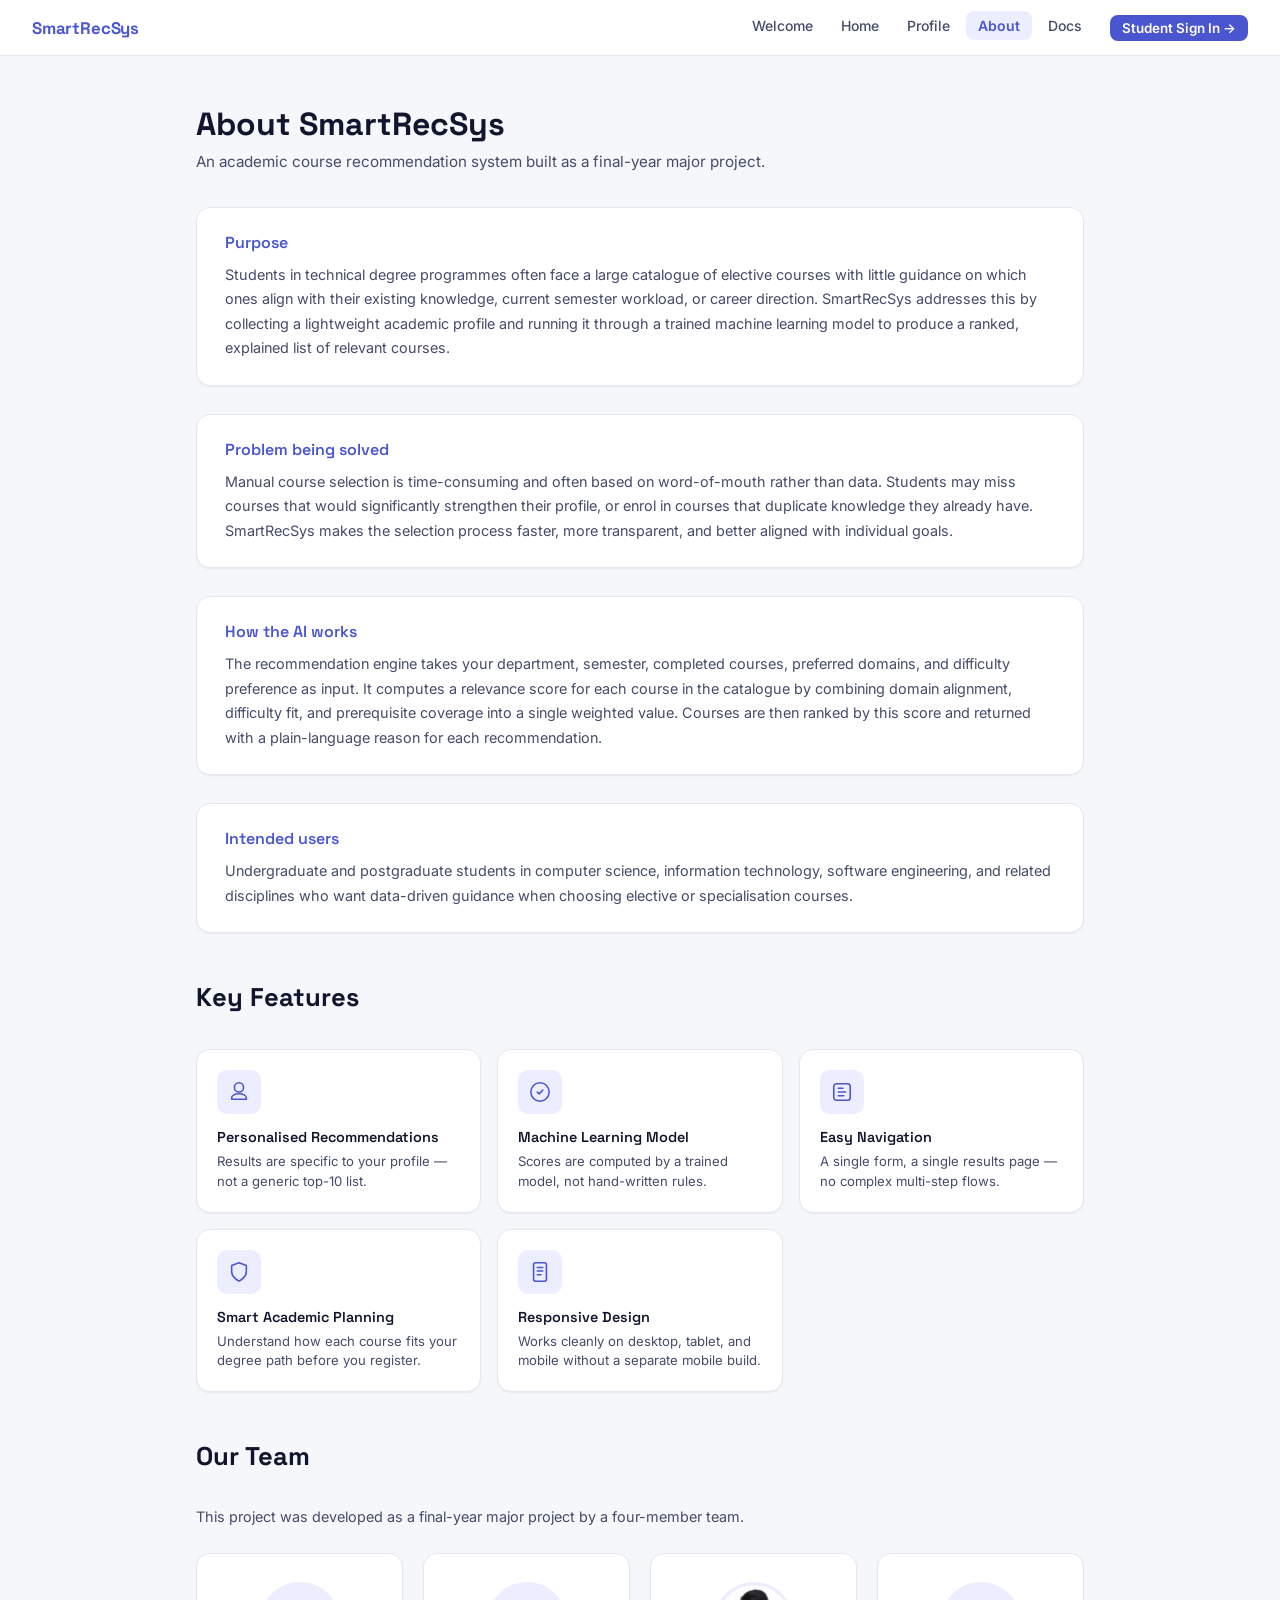
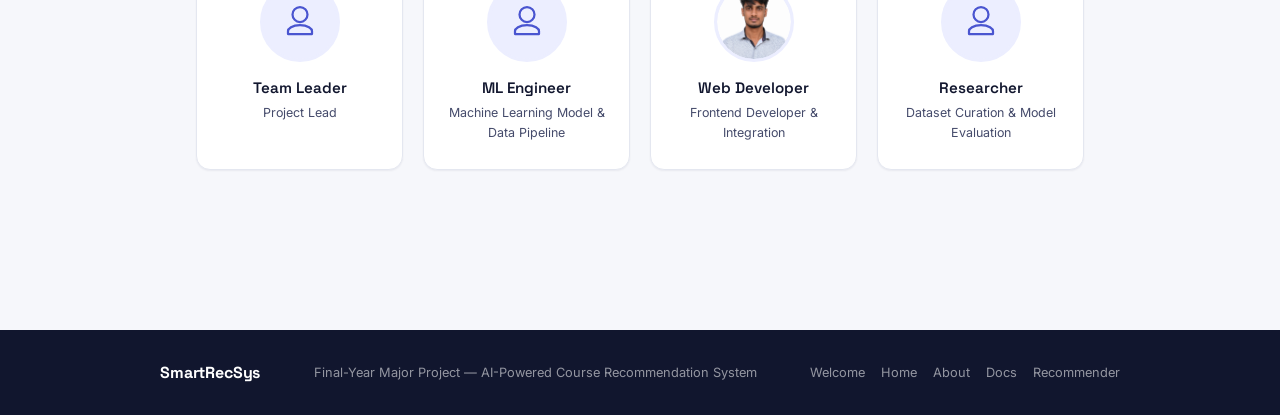
==== commit c87ebc7d: "feat(frontend): redesign home into a Netflix-style clean learning hub and add dedicated profile sect" ====
--- a/about.html
+++ b/about.html
@@ -12,13 +12,13 @@
 <body>
 
   <nav class="topnav">
-    <a href="welcome.html" class="nav-logo">SmartRecSys</a>
+    <a href="home.html" class="nav-logo">SmartRecSys</a>
     <ul class="nav-links">
       <li><a href="welcome.html"   class="nav-link" data-page="welcome">Welcome</a></li>
       <li><a href="home.html"      class="nav-link" data-page="home">Home</a></li>
+      <li><a href="profile.html"   class="nav-link" data-page="profile">Profile</a></li>
       <li><a href="about.html"     class="nav-link" data-page="about">About</a></li>
       <li><a href="docs.html"      class="nav-link" data-page="docs">Docs</a></li>
-      <li><a href="dashboard.html" class="nav-link" data-page="dashboard">Recommender</a></li>
     </ul>
   </nav>
 
--- a/style.css
+++ b/style.css
@@ -1343,6 +1343,779 @@
   margin-bottom: 10px;
 }
 
+/* ── Netflix / Streaming Style Learning Hub & Profile Styles ─────────── */
+.hub-container {
+  width: 100%;
+  max-width: 1280px;
+  margin: 0 auto;
+  padding: 24px 20px 60px;
+  flex: 1;
+}
+
+/* Hero Banner */
+.hub-hero {
+  background: linear-gradient(135deg, #0f172a 0%, #1e1b4b 50%, #172554 100%);
+  border-radius: 18px;
+  padding: 36px 40px;
+  margin-bottom: 36px;
+  color: #f8fafc;
+  position: relative;
+  overflow: hidden;
+  box-shadow: 0 12px 36px rgba(15, 23, 42, 0.25);
+  border: 1px solid rgba(255, 255, 255, 0.1);
+}
+
+.hub-hero::before {
+  content: '';
+  position: absolute;
+  top: -50%;
+  right: -20%;
+  width: 500px;
+  height: 500px;
+  background: radial-gradient(circle, rgba(99, 102, 241, 0.25) 0%, rgba(15, 23, 42, 0) 70%);
+  border-radius: 50%;
+  pointer-events: none;
+}
+
+.hub-hero-content {
+  position: relative;
+  z-index: 2;
+  display: flex;
+  justify-content: space-between;
+  align-items: center;
+  flex-wrap: wrap;
+  gap: 24px;
+}
+
+.hub-hero-main {
+  max-width: 720px;
+}
+
+.hub-eyebrow {
+  display: inline-flex;
+  align-items: center;
+  gap: 6px;
+  background: rgba(99, 102, 241, 0.25);
+  border: 1px solid rgba(165, 180, 252, 0.4);
+  color: #a5b4fc;
+  font-size: 0.8rem;
+  font-weight: 700;
+  text-transform: uppercase;
+  letter-spacing: 0.08em;
+  padding: 4px 12px;
+  border-radius: 20px;
+  margin-bottom: 12px;
+}
+
+.hub-hero-title {
+  font-family: var(--font-head);
+  font-size: 2.2rem;
+  font-weight: 700;
+  color: #ffffff;
+  margin-bottom: 8px;
+  line-height: 1.2;
+}
+
+.hub-hero-sub {
+  font-size: 1.05rem;
+  color: #cbd5e1;
+  margin-bottom: 18px;
+  line-height: 1.5;
+}
+
+.hub-track-chips {
+  display: flex;
+  flex-wrap: wrap;
+  gap: 8px;
+  margin-bottom: 22px;
+}
+
+.hub-track-chip {
+  background: rgba(255, 255, 255, 0.12);
+  backdrop-filter: blur(8px);
+  border: 1px solid rgba(255, 255, 255, 0.15);
+  color: #f1f5f9;
+  font-size: 0.82rem;
+  font-weight: 600;
+  padding: 4px 12px;
+  border-radius: 12px;
+  display: inline-flex;
+  align-items: center;
+  gap: 6px;
+}
+
+.hub-hero-actions {
+  display: flex;
+  align-items: center;
+  gap: 12px;
+  flex-wrap: wrap;
+}
+
+.hub-btn-primary {
+  background: linear-gradient(135deg, #4f46e5 0%, #6366f1 100%);
+  color: #ffffff;
+  font-size: 0.95rem;
+  font-weight: 600;
+  padding: 11px 22px;
+  border-radius: 10px;
+  border: none;
+  cursor: pointer;
+  text-decoration: none;
+  display: inline-flex;
+  align-items: center;
+  gap: 8px;
+  box-shadow: 0 4px 14px rgba(79, 70, 229, 0.4);
+  transition: all 0.2s ease;
+}
+
+.hub-btn-primary:hover {
+  transform: translateY(-2px);
+  box-shadow: 0 6px 20px rgba(79, 70, 229, 0.5);
+}
+
+.hub-btn-secondary {
+  background: rgba(255, 255, 255, 0.1);
+  color: #ffffff;
+  font-size: 0.95rem;
+  font-weight: 600;
+  padding: 11px 20px;
+  border-radius: 10px;
+  border: 1px solid rgba(255, 255, 255, 0.2);
+  cursor: pointer;
+  text-decoration: none;
+  display: inline-flex;
+  align-items: center;
+  gap: 8px;
+  transition: all 0.2s ease;
+}
+
+.hub-btn-secondary:hover {
+  background: rgba(255, 255, 255, 0.18);
+  transform: translateY(-2px);
+}
+
+.hub-hero-stats {
+  display: flex;
+  gap: 16px;
+  background: rgba(15, 23, 42, 0.6);
+  backdrop-filter: blur(12px);
+  border: 1px solid rgba(255, 255, 255, 0.12);
+  border-radius: 16px;
+  padding: 16px 24px;
+}
+
+.hub-stat-item {
+  text-align: center;
+  min-width: 90px;
+}
+
+.hub-stat-val {
+  font-family: var(--font-head);
+  font-size: 1.8rem;
+  font-weight: 700;
+  color: #38bdf8;
+  line-height: 1.1;
+}
+
+.hub-stat-lbl {
+  font-size: 0.75rem;
+  color: #94a3b8;
+  text-transform: uppercase;
+  font-weight: 600;
+  letter-spacing: 0.05em;
+  margin-top: 4px;
+}
+
+/* Sections & Row Carousels */
+.hub-section {
+  margin-bottom: 44px;
+}
+
+.hub-row-header {
+  display: flex;
+  align-items: center;
+  justify-content: space-between;
+  margin-bottom: 16px;
+  flex-wrap: wrap;
+  gap: 12px;
+}
+
+.hub-row-title-wrap {
+  display: flex;
+  align-items: center;
+  gap: 10px;
+}
+
+.hub-row-icon {
+  font-size: 1.35rem;
+}
+
+.hub-row-title {
+  font-family: var(--font-head);
+  font-size: 1.35rem;
+  font-weight: 700;
+  color: #0f172a;
+}
+
+.hub-row-sub {
+  font-size: 0.85rem;
+  color: #64748b;
+  margin-top: 2px;
+}
+
+.hub-row-controls {
+  display: flex;
+  align-items: center;
+  gap: 8px;
+}
+
+.hub-scroll-btn {
+  width: 34px;
+  height: 34px;
+  border-radius: 50%;
+  border: 1px solid #cbd5e1;
+  background: #ffffff;
+  color: #1e293b;
+  display: flex;
+  align-items: center;
+  justify-content: center;
+  font-size: 0.95rem;
+  cursor: pointer;
+  transition: all 0.15s ease;
+  box-shadow: 0 1px 3px rgba(0,0,0,0.06);
+}
+
+.hub-scroll-btn:hover {
+  background: #4f46e5;
+  color: #ffffff;
+  border-color: #4f46e5;
+  transform: scale(1.05);
+}
+
+/* Horizontal Scrolling Track */
+.hub-cards-row {
+  display: flex;
+  gap: 18px;
+  overflow-x: auto;
+  scroll-behavior: smooth;
+  padding: 6px 2px 16px 2px;
+  -webkit-overflow-scrolling: touch;
+}
+
+.hub-cards-row::-webkit-scrollbar {
+  height: 6px;
+}
+
+.hub-cards-row::-webkit-scrollbar-track {
+  background: #f1f5f9;
+  border-radius: 10px;
+}
+
+.hub-cards-row::-webkit-scrollbar-thumb {
+  background: #cbd5e1;
+  border-radius: 10px;
+}
+
+.hub-cards-row::-webkit-scrollbar-thumb:hover {
+  background: #94a3b8;
+}
+
+/* Netflix Style Recommendation Card */
+.hub-card {
+  flex: 0 0 310px;
+  width: 310px;
+  background: #ffffff;
+  border: 1px solid #e2e8f0;
+  border-radius: 14px;
+  overflow: hidden;
+  box-shadow: 0 3px 10px rgba(15, 23, 42, 0.05);
+  display: flex;
+  flex-direction: column;
+  transition: transform 0.22s ease, box-shadow 0.22s ease, border-color 0.22s ease;
+  position: relative;
+}
+
+.hub-card:hover {
+  transform: translateY(-6px);
+  box-shadow: 0 14px 30px rgba(15, 23, 42, 0.12);
+  border-color: #c7d2fe;
+}
+
+.hub-card-thumb {
+  height: 90px;
+  background: linear-gradient(135deg, #312e81 0%, #4338ca 60%, #3b82f6 100%);
+  padding: 12px 14px;
+  display: flex;
+  flex-direction: column;
+  justify-content: space-between;
+  position: relative;
+}
+
+.hub-card-thumb.tech { background: linear-gradient(135deg, #1e1b4b 0%, #3730a3 50%, #0284c7 100%); }
+.hub-card-thumb.cyber { background: linear-gradient(135deg, #064e3b 0%, #047857 50%, #0d9488 100%); }
+.hub-card-thumb.data { background: linear-gradient(135deg, #581c87 0%, #7c3aed 50%, #2563eb 100%); }
+.hub-card-thumb.design { background: linear-gradient(135deg, #831843 0%, #be185d 50%, #e11d48 100%); }
+.hub-card-thumb.finance { background: linear-gradient(135deg, #78350f 0%, #b45309 50%, #d97706 100%); }
+
+.hub-card-top-badges {
+  display: flex;
+  align-items: center;
+  justify-content: space-between;
+  gap: 8px;
+}
+
+.hub-domain-badge {
+  background: rgba(255, 255, 255, 0.22);
+  backdrop-filter: blur(8px);
+  color: #ffffff;
+  font-size: 0.72rem;
+  font-weight: 700;
+  padding: 3px 8px;
+  border-radius: 6px;
+  text-transform: uppercase;
+  letter-spacing: 0.04em;
+  white-space: nowrap;
+  overflow: hidden;
+  text-overflow: ellipsis;
+  max-width: 170px;
+}
+
+.hub-match-pill {
+  background: linear-gradient(135deg, #10b981 0%, #059669 100%);
+  color: #ffffff;
+  font-size: 0.78rem;
+  font-weight: 700;
+  padding: 3px 9px;
+  border-radius: 20px;
+  display: inline-flex;
+  align-items: center;
+  gap: 4px;
+  box-shadow: 0 2px 6px rgba(16, 185, 129, 0.35);
+}
+
+.hub-level-tag {
+  color: rgba(255, 255, 255, 0.9);
+  font-size: 0.72rem;
+  font-weight: 600;
+  display: inline-flex;
+  align-items: center;
+  gap: 4px;
+}
+
+.hub-card-body {
+  padding: 16px;
+  flex: 1;
+  display: flex;
+  flex-direction: column;
+}
+
+.hub-card-title {
+  font-family: var(--font-body);
+  font-size: 0.98rem;
+  font-weight: 700;
+  color: #0f172a;
+  line-height: 1.35;
+  margin-bottom: 8px;
+  display: -webkit-box;
+  -webkit-line-clamp: 2;
+  -webkit-box-orient: vertical;
+  overflow: hidden;
+  min-height: 2.7em;
+}
+
+.hub-card-reason {
+  background: #f8fafc;
+  border-left: 3px solid #4f46e5;
+  padding: 8px 10px;
+  border-radius: 0 6px 6px 0;
+  font-size: 0.78rem;
+  color: #334155;
+  line-height: 1.4;
+  margin-bottom: 12px;
+  display: -webkit-box;
+  -webkit-line-clamp: 2;
+  -webkit-box-orient: vertical;
+  overflow: hidden;
+}
+
+.hub-card-meta {
+  display: flex;
+  align-items: center;
+  justify-content: space-between;
+  font-size: 0.75rem;
+  color: #64748b;
+  margin-top: auto;
+  padding-top: 10px;
+  border-top: 1px solid #f1f5f9;
+}
+
+.hub-card-actions {
+  display: flex;
+  gap: 8px;
+  margin-top: 12px;
+}
+
+.hub-enroll-btn {
+  flex: 1;
+  background: #4f46e5;
+  color: #ffffff;
+  border: none;
+  border-radius: 8px;
+  padding: 8px 12px;
+  font-size: 0.82rem;
+  font-weight: 600;
+  cursor: pointer;
+  transition: all 0.15s ease;
+  display: inline-flex;
+  align-items: center;
+  justify-content: center;
+  gap: 6px;
+}
+
+.hub-enroll-btn:hover {
+  background: #4338ca;
+}
+
+.hub-enroll-btn.enrolled {
+  background: #059669;
+  cursor: default;
+}
+
+.hub-preview-btn {
+  background: #f1f5f9;
+  color: #334155;
+  border: 1px solid #e2e8f0;
+  border-radius: 8px;
+  padding: 8px 12px;
+  font-size: 0.82rem;
+  font-weight: 600;
+  cursor: pointer;
+  transition: all 0.15s ease;
+}
+
+.hub-preview-btn:hover {
+  background: #e2e8f0;
+  color: #0f172a;
+}
+
+/* Enrolled Course Card */
+.enrolled-card {
+  flex: 0 0 310px;
+  width: 310px;
+  background: #ffffff;
+  border: 1px solid #cbd5e1;
+  border-radius: 14px;
+  padding: 16px;
+  display: flex;
+  flex-direction: column;
+  box-shadow: 0 2px 8px rgba(15, 23, 42, 0.05);
+  position: relative;
+  transition: transform 0.2s ease, box-shadow 0.2s ease;
+}
+
+.enrolled-card:hover {
+  transform: translateY(-4px);
+  box-shadow: 0 8px 24px rgba(15, 23, 42, 0.1);
+  border-color: #94a3b8;
+}
+
+.enrolled-card-header {
+  display: flex;
+  align-items: center;
+  justify-content: space-between;
+  margin-bottom: 8px;
+}
+
+.enrolled-badge {
+  background: #dcfce7;
+  color: #166534;
+  font-size: 0.72rem;
+  font-weight: 700;
+  padding: 2px 8px;
+  border-radius: 12px;
+  display: inline-flex;
+  align-items: center;
+  gap: 4px;
+}
+
+.enrolled-progress-wrap {
+  margin: 12px 0 14px;
+}
+
+.enrolled-progress-text {
+  display: flex;
+  justify-content: space-between;
+  font-size: 0.75rem;
+  font-weight: 600;
+  color: #475569;
+  margin-bottom: 6px;
+}
+
+.enrolled-progress-bar {
+  width: 100%;
+  height: 6px;
+  background: #e2e8f0;
+  border-radius: 10px;
+  overflow: hidden;
+}
+
+.enrolled-progress-fill {
+  height: 100%;
+  background: linear-gradient(90deg, #4f46e5 0%, #10b981 100%);
+  border-radius: 10px;
+}
+
+.enrolled-card-actions {
+  display: flex;
+  gap: 8px;
+  margin-top: auto;
+}
+
+.enrolled-resume-btn {
+  flex: 1;
+  background: #1e293b;
+  color: #ffffff;
+  border: none;
+  border-radius: 8px;
+  padding: 7px 12px;
+  font-size: 0.8rem;
+  font-weight: 600;
+  cursor: pointer;
+  transition: all 0.15s ease;
+}
+
+.enrolled-resume-btn:hover {
+  background: #0f172a;
+}
+
+.enrolled-drop-btn {
+  background: transparent;
+  color: #ef4444;
+  border: 1px solid #fecaca;
+  border-radius: 8px;
+  padding: 7px 10px;
+  font-size: 0.8rem;
+  font-weight: 600;
+  cursor: pointer;
+  transition: all 0.15s ease;
+}
+
+.enrolled-drop-btn:hover {
+  background: #fef2f2;
+  border-color: #ef4444;
+}
+
+/* Empty Enrolled State */
+.enrolled-empty-card {
+  width: 100%;
+  background: #f8fafc;
+  border: 2px dashed #cbd5e1;
+  border-radius: 16px;
+  padding: 32px 24px;
+  text-align: center;
+  color: #64748b;
+}
+
+.enrolled-empty-icon {
+  font-size: 2.2rem;
+  margin-bottom: 8px;
+}
+
+.enrolled-empty-title {
+  font-size: 1.05rem;
+  font-weight: 700;
+  color: #1e293b;
+  margin-bottom: 6px;
+}
+
+.enrolled-empty-desc {
+  font-size: 0.88rem;
+  max-width: 480px;
+  margin: 0 auto 16px;
+  line-height: 1.45;
+}
+
+/* Category Filter Tabs */
+.hub-filter-tabs {
+  display: flex;
+  gap: 8px;
+  flex-wrap: wrap;
+  margin-bottom: 18px;
+}
+
+.hub-filter-tab {
+  background: #ffffff;
+  border: 1px solid #cbd5e1;
+  color: #334155;
+  padding: 6px 14px;
+  border-radius: 20px;
+  font-size: 0.82rem;
+  font-weight: 600;
+  cursor: pointer;
+  transition: all 0.15s ease;
+}
+
+.hub-filter-tab:hover {
+  background: #f1f5f9;
+  border-color: #94a3b8;
+}
+
+.hub-filter-tab.active {
+  background: #4f46e5;
+  color: #ffffff;
+  border-color: #4f46e5;
+  box-shadow: 0 2px 8px rgba(79, 70, 229, 0.3);
+}
+
+/* Academic Pathways Grid */
+.hub-pathways-grid {
+  display: grid;
+  grid-template-columns: repeat(auto-fit, minmax(220px, 1fr));
+  gap: 16px;
+}
+
+.hub-pathway-card {
+  background: #ffffff;
+  border: 1px solid #e2e8f0;
+  border-radius: 14px;
+  padding: 20px;
+  cursor: pointer;
+  transition: all 0.2s ease;
+  position: relative;
+  overflow: hidden;
+  box-shadow: 0 2px 6px rgba(0,0,0,0.04);
+}
+
+.hub-pathway-card:hover {
+  transform: translateY(-4px);
+  border-color: #818cf8;
+  box-shadow: 0 10px 24px rgba(99, 102, 241, 0.12);
+}
+
+.hub-pathway-icon {
+  font-size: 1.8rem;
+  margin-bottom: 12px;
+}
+
+.hub-pathway-title {
+  font-family: var(--font-head);
+  font-size: 1.05rem;
+  font-weight: 700;
+  color: #0f172a;
+  margin-bottom: 6px;
+}
+
+.hub-pathway-desc {
+  font-size: 0.8rem;
+  color: #64748b;
+  line-height: 1.4;
+}
+
+/* Toast Notification */
+.hub-toast {
+  position: fixed;
+  bottom: 24px;
+  right: 24px;
+  background: #0f172a;
+  color: #ffffff;
+  padding: 12px 18px;
+  border-radius: 10px;
+  box-shadow: 0 10px 30px rgba(0,0,0,0.25);
+  font-size: 0.88rem;
+  font-weight: 600;
+  display: flex;
+  align-items: center;
+  gap: 10px;
+  z-index: 9999;
+  border: 1px solid rgba(255,255,255,0.15);
+  transform: translateY(100px);
+  opacity: 0;
+  transition: all 0.3s cubic-bezier(0.16, 1, 0.3, 1);
+}
+
+.hub-toast.show {
+  transform: translateY(0);
+  opacity: 1;
+}
+
+/* Clean Modal Dialog */
+.hub-modal-backdrop {
+  position: fixed;
+  inset: 0;
+  background: rgba(15, 23, 42, 0.65);
+  backdrop-filter: blur(6px);
+  display: flex;
+  align-items: center;
+  justify-content: center;
+  padding: 20px;
+  z-index: 999;
+  opacity: 0;
+  pointer-events: none;
+  transition: opacity 0.2s ease;
+}
+
+.hub-modal-backdrop.open {
+  opacity: 1;
+  pointer-events: auto;
+}
+
+.hub-modal {
+  background: #ffffff;
+  border-radius: 18px;
+  max-width: 580px;
+  width: 100%;
+  max-height: 90vh;
+  overflow-y: auto;
+  box-shadow: 0 20px 50px rgba(0,0,0,0.3);
+  border: 1px solid #e2e8f0;
+  transform: scale(0.95);
+  transition: transform 0.2s ease;
+}
+
+.hub-modal-backdrop.open .hub-modal {
+  transform: scale(1);
+}
+
+.hub-modal-header {
+  padding: 22px 24px;
+  border-bottom: 1px solid #f1f5f9;
+  display: flex;
+  align-items: flex-start;
+  justify-content: space-between;
+  gap: 16px;
+}
+
+.hub-modal-title {
+  font-family: var(--font-head);
+  font-size: 1.25rem;
+  font-weight: 700;
+  color: #0f172a;
+  line-height: 1.3;
+}
+
+.hub-modal-close {
+  background: transparent;
+  border: none;
+  font-size: 1.5rem;
+  color: #94a3b8;
+  cursor: pointer;
+  line-height: 1;
+}
+
+.hub-modal-body {
+  padding: 24px;
+}
+
+.hub-modal-footer {
+  padding: 16px 24px;
+  border-top: 1px solid #f1f5f9;
+  background: #f8fafc;
+  display: flex;
+  justify-content: flex-end;
+  gap: 10px;
+  border-radius: 0 0 18px 18px;
+}
+
 /* Reduced motion — keep at end to override everything above */
 @media (prefers-reduced-motion: reduce) {
   *, *::before, *::after {
